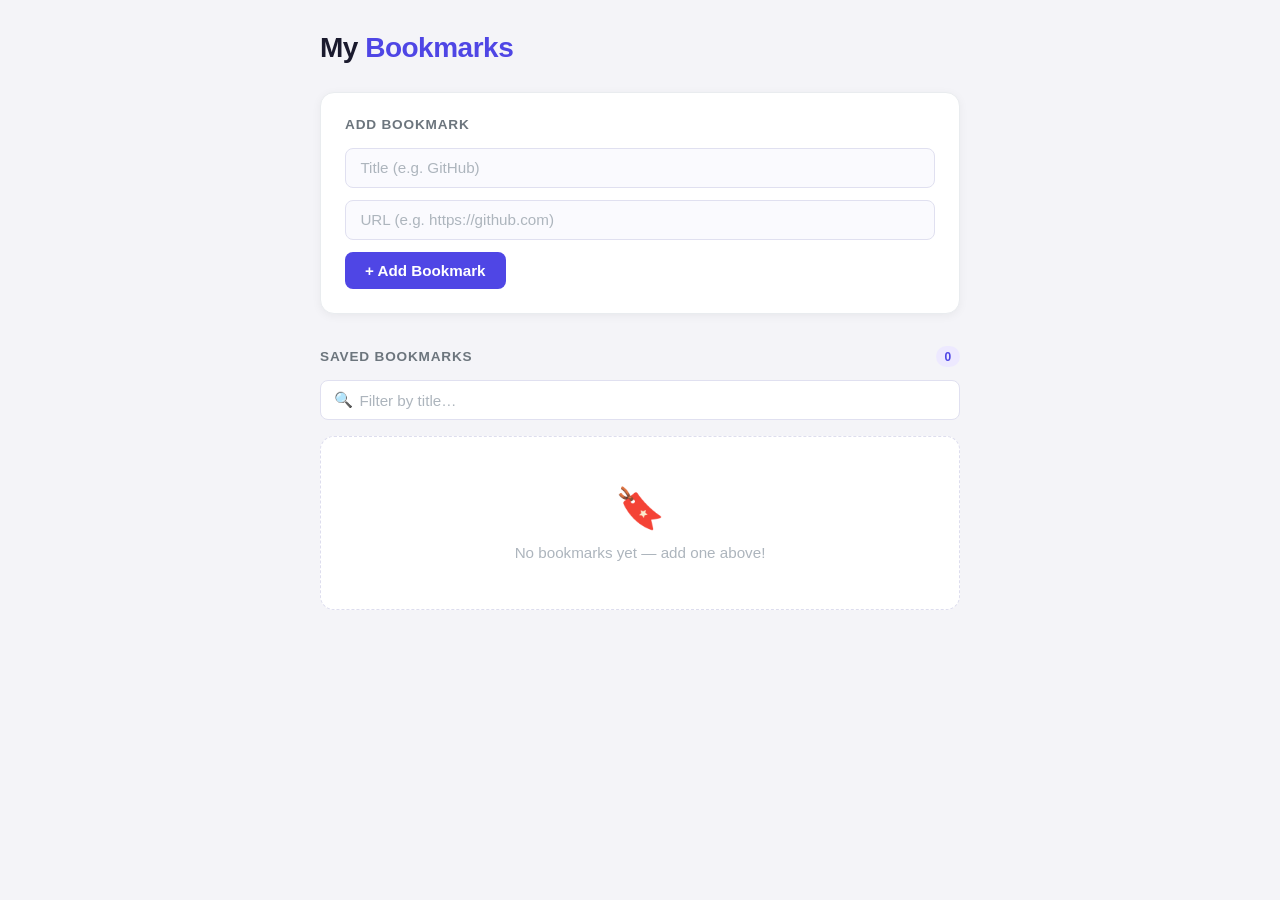
==== bookmarks.html @ 5262b1ec "Add search filter feature" ====
<!DOCTYPE html>
<html lang="en">
<head>
  <meta charset="UTF-8">
  <meta name="viewport" content="width=device-width, initial-scale=1.0">
  <title>Bookmarks</title>
  <style>
    *, *::before, *::after { box-sizing: border-box; margin: 0; padding: 0; }

    body {
      font-family: -apple-system, BlinkMacSystemFont, "Segoe UI", Roboto, sans-serif;
      background: #f4f4f8;
      color: #1a1a2e;
      min-height: 100vh;
      padding: 2rem 1rem;
    }

    .container {
      max-width: 640px;
      margin: 0 auto;
    }

    /* Header */
    h1 {
      font-size: 1.75rem;
      font-weight: 800;
      letter-spacing: -0.5px;
      margin-bottom: 1.75rem;
    }

    h1 span { color: #4f46e5; }

    /* Form card */
    .form-card {
      background: #ffffff;
      border: 1px solid #e9ecef;
      border-radius: 14px;
      padding: 1.5rem;
      margin-bottom: 2rem;
      box-shadow: 0 2px 10px rgba(0,0,0,0.05);
    }

    .form-card h2 {
      font-size: 0.85rem;
      font-weight: 600;
      text-transform: uppercase;
      letter-spacing: 0.06em;
      color: #6c757d;
      margin-bottom: 1rem;
    }

    .form-row {
      display: flex;
      flex-direction: column;
      gap: 0.75rem;
    }

    input[type="text"],
    input[type="url"] {
      width: 100%;
      padding: 0.65rem 0.9rem;
      border: 1.5px solid #e0e0f0;
      border-radius: 8px;
      font-size: 0.95rem;
      color: #1a1a2e;
      background: #fafafe;
      transition: border-color 0.15s, box-shadow 0.15s;
      outline: none;
    }

    input:focus {
      border-color: #4f46e5;
      box-shadow: 0 0 0 3px rgba(79,70,229,0.12);
    }

    input::placeholder { color: #adb5bd; }

    button.add-btn {
      padding: 0.65rem 1.25rem;
      background: #4f46e5;
      color: #fff;
      border: none;
      border-radius: 8px;
      font-size: 0.95rem;
      font-weight: 600;
      cursor: pointer;
      transition: background 0.15s, transform 0.1s;
      align-self: flex-start;
    }

    button.add-btn:hover  { background: #4338ca; }
    button.add-btn:active { transform: scale(0.97); }

    /* Bookmark count */
    .list-header {
      display: flex;
      align-items: center;
      justify-content: space-between;
      margin-bottom: 0.85rem;
    }

    .list-header h2 {
      font-size: 0.85rem;
      font-weight: 600;
      text-transform: uppercase;
      letter-spacing: 0.06em;
      color: #6c757d;
    }

    .count {
      background: #ede9ff;
      color: #4f46e5;
      font-size: 0.75rem;
      font-weight: 700;
      padding: 0.2rem 0.55rem;
      border-radius: 999px;
    }

    /* Empty state */
    .empty {
      text-align: center;
      padding: 3rem 1rem;
      color: #adb5bd;
      font-size: 0.95rem;
      background: #fff;
      border: 1px dashed #dde;
      border-radius: 14px;
    }

    .empty-icon { font-size: 2.5rem; margin-bottom: 0.75rem; }

    /* Bookmark list */
    #bookmark-list {
      display: flex;
      flex-direction: column;
      gap: 0.65rem;
    }

    .bookmark-item {
      display: flex;
      align-items: center;
      gap: 0.85rem;
      background: #fff;
      border: 1px solid #e9ecef;
      border-radius: 12px;
      padding: 0.9rem 1rem;
      box-shadow: 0 1px 4px rgba(0,0,0,0.04);
      transition: box-shadow 0.2s, transform 0.2s;
      animation: slideIn 0.18s ease;
    }

    @keyframes slideIn {
      from { opacity: 0; transform: translateY(-6px); }
      to   { opacity: 1; transform: translateY(0); }
    }

    .bookmark-item:hover {
      box-shadow: 0 4px 16px rgba(0,0,0,0.08);
      transform: translateY(-1px);
    }

    .favicon {
      width: 28px;
      height: 28px;
      border-radius: 6px;
      background: #f0effe;
      display: flex;
      align-items: center;
      justify-content: center;
      flex-shrink: 0;
      overflow: hidden;
    }

    .favicon img {
      width: 16px;
      height: 16px;
    }

    .favicon-fallback {
      font-size: 13px;
      color: #4f46e5;
    }

    .bookmark-info {
      flex: 1;
      min-width: 0;
    }

    .bookmark-title {
      font-size: 0.95rem;
      font-weight: 600;
      color: #1a1a2e;
      white-space: nowrap;
      overflow: hidden;
      text-overflow: ellipsis;
    }

    .bookmark-url {
      font-size: 0.78rem;
      color: #adb5bd;
      white-space: nowrap;
      overflow: hidden;
      text-overflow: ellipsis;
      margin-top: 1px;
    }

    .bookmark-title a {
      color: inherit;
      text-decoration: none;
    }

    .bookmark-title a:hover { color: #4f46e5; }

    .delete-btn {
      background: none;
      border: none;
      cursor: pointer;
      color: #ced4da;
      font-size: 1.1rem;
      padding: 0.25rem;
      border-radius: 6px;
      transition: color 0.15s, background 0.15s;
      flex-shrink: 0;
      line-height: 1;
    }

    .delete-btn:hover { color: #e03131; background: #fff0f0; }

    mark {
      background: #ede9ff;
      color: #4f46e5;
      border-radius: 3px;
      padding: 0 2px;
    }

    /* Search */
    .search-wrap {
      position: relative;
      margin-bottom: 1rem;
    }

    .search-icon {
      position: absolute;
      left: 0.85rem;
      top: 50%;
      transform: translateY(-50%);
      font-size: 0.95rem;
      pointer-events: none;
    }

    #search {
      width: 100%;
      padding: 0.65rem 2.5rem 0.65rem 2.4rem;
      border: 1.5px solid #e0e0f0;
      border-radius: 8px;
      font-size: 0.95rem;
      color: #1a1a2e;
      background: #fff;
      outline: none;
      transition: border-color 0.15s, box-shadow 0.15s;
    }

    #search:focus {
      border-color: #4f46e5;
      box-shadow: 0 0 0 3px rgba(79,70,229,0.12);
    }

    #search::placeholder { color: #adb5bd; }

    .clear-search {
      position: absolute;
      right: 0.6rem;
      top: 50%;
      transform: translateY(-50%);
      background: none;
      border: none;
      cursor: pointer;
      color: #adb5bd;
      font-size: 0.85rem;
      padding: 0.2rem 0.35rem;
      border-radius: 4px;
      display: none;
      line-height: 1;
    }

    .clear-search:hover { color: #495057; background: #f0f0f5; }
    .clear-search.visible { display: block; }

    /* Toast */
    .toast {
      position: fixed;
      bottom: 1.5rem;
      left: 50%;
      transform: translateX(-50%) translateY(80px);
      background: #1a1a2e;
      color: #fff;
      padding: 0.6rem 1.25rem;
      border-radius: 999px;
      font-size: 0.85rem;
      font-weight: 500;
      opacity: 0;
      transition: transform 0.25s ease, opacity 0.25s ease;
      pointer-events: none;
      white-space: nowrap;
    }

    .toast.show {
      transform: translateX(-50%) translateY(0);
      opacity: 1;
    }
  </style>
</head>
<body>
  <div class="container">
    <h1>My <span>Bookmarks</span></h1>

    <div class="form-card">
      <h2>Add Bookmark</h2>
      <div class="form-row">
        <input type="text" id="input-title" placeholder="Title (e.g. GitHub)" />
        <input type="url"  id="input-url"   placeholder="URL (e.g. https://github.com)" />
        <button class="add-btn" onclick="addBookmark()">+ Add Bookmark</button>
      </div>
    </div>

    <div class="list-header">
      <h2>Saved Bookmarks</h2>
      <span class="count" id="count">0</span>
    </div>

    <div class="search-wrap">
      <span class="search-icon">&#128269;</span>
      <input type="text" id="search" placeholder="Filter by title…" autocomplete="off" />
      <button class="clear-search" id="clear-search" onclick="clearSearch()" title="Clear">&#x2715;</button>
    </div>

    <div id="bookmark-list"></div>
  </div>

  <div class="toast" id="toast"></div>

  <script>
    const STORAGE_KEY = 'bookmarks';

    function load() {
      return JSON.parse(localStorage.getItem(STORAGE_KEY) || '[]');
    }

    function save(bookmarks) {
      localStorage.setItem(STORAGE_KEY, JSON.stringify(bookmarks));
    }

    function getHostname(url) {
      try { return new URL(url).hostname; }
      catch { return ''; }
    }

    function faviconUrl(url) {
      const host = getHostname(url);
      return host ? `https://www.google.com/s2/favicons?domain=${host}&sz=32` : null;
    }

    function render() {
      const bookmarks = load();
      const query = document.getElementById('search').value.trim().toLowerCase();
      const filtered = query
        ? bookmarks.filter(bm => bm.title.toLowerCase().includes(query))
        : bookmarks;

      const list = document.getElementById('bookmark-list');
      document.getElementById('count').textContent = filtered.length;

      if (bookmarks.length === 0) {
        list.innerHTML = `
          <div class="empty">
            <div class="empty-icon">&#128278;</div>
            No bookmarks yet — add one above!
          </div>`;
        return;
      }

      if (filtered.length === 0) {
        list.innerHTML = `
          <div class="empty">
            <div class="empty-icon">&#128269;</div>
            No bookmarks match "<strong>${escHtml(query)}</strong>"
          </div>`;
        return;
      }

      list.innerHTML = filtered.map((bm, i) => {
        const realIndex = bookmarks.indexOf(bm);
        const favicon = faviconUrl(bm.url);
        const faviconHtml = favicon
          ? `<img src="${favicon}" alt="" onerror="this.style.display='none';this.nextElementSibling.style.display='flex'">`
          : '';
        const highlightedTitle = query
          ? escHtml(bm.title).replace(new RegExp(`(${escRegex(query)})`, 'gi'), '<mark>$1</mark>')
          : escHtml(bm.title);
        return `
          <div class="bookmark-item">
            <div class="favicon">
              ${faviconHtml}
              <span class="favicon-fallback" ${favicon ? 'style="display:none"' : ''}>&#128279;</span>
            </div>
            <div class="bookmark-info">
              <div class="bookmark-title">
                <a href="${escHtml(bm.url)}" target="_blank" rel="noopener">${highlightedTitle}</a>
              </div>
              <div class="bookmark-url">${escHtml(getHostname(bm.url) || bm.url)}</div>
            </div>
            <button class="delete-btn" onclick="deleteBookmark(${realIndex})" title="Delete">&#x2715;</button>
          </div>`;
      }).join('');
    }

    function escHtml(str) {
      return str.replace(/&/g,'&amp;').replace(/</g,'&lt;').replace(/>/g,'&gt;').replace(/"/g,'&quot;');
    }

    function escRegex(str) {
      return str.replace(/[.*+?^${}()|[\]\\]/g, '\\$&');
    }

    function addBookmark() {
      const titleEl = document.getElementById('input-title');
      const urlEl   = document.getElementById('input-url');

      let url   = urlEl.value.trim();
      let title = titleEl.value.trim();

      if (!url) { urlEl.focus(); return; }

      // Prepend https:// if missing
      if (!/^https?:\/\//i.test(url)) url = 'https://' + url;

      if (!title) title = getHostname(url) || url;

      const bookmarks = load();
      bookmarks.unshift({ title, url, added: Date.now() });
      save(bookmarks);

      titleEl.value = '';
      urlEl.value   = '';
      urlEl.focus();

      render();
      showToast('Bookmark added!');
    }

    function deleteBookmark(index) {
      const bookmarks = load();
      bookmarks.splice(index, 1);
      save(bookmarks);
      render();
      showToast('Bookmark deleted');
    }

    let toastTimer;
    function showToast(msg) {
      const toast = document.getElementById('toast');
      toast.textContent = msg;
      toast.classList.add('show');
      clearTimeout(toastTimer);
      toastTimer = setTimeout(() => toast.classList.remove('show'), 2000);
    }

    // Submit on Enter in either input
    document.getElementById('input-title').addEventListener('keydown', e => { if (e.key === 'Enter') addBookmark(); });
    document.getElementById('input-url').addEventListener('keydown',   e => { if (e.key === 'Enter') addBookmark(); });

    // Search
    document.getElementById('search').addEventListener('input', () => {
      const hasValue = document.getElementById('search').value.length > 0;
      document.getElementById('clear-search').classList.toggle('visible', hasValue);
      render();
    });

    function clearSearch() {
      document.getElementById('search').value = '';
      document.getElementById('clear-search').classList.remove('visible');
      document.getElementById('search').focus();
      render();
    }

    render();
  </script>
</body>
</html>
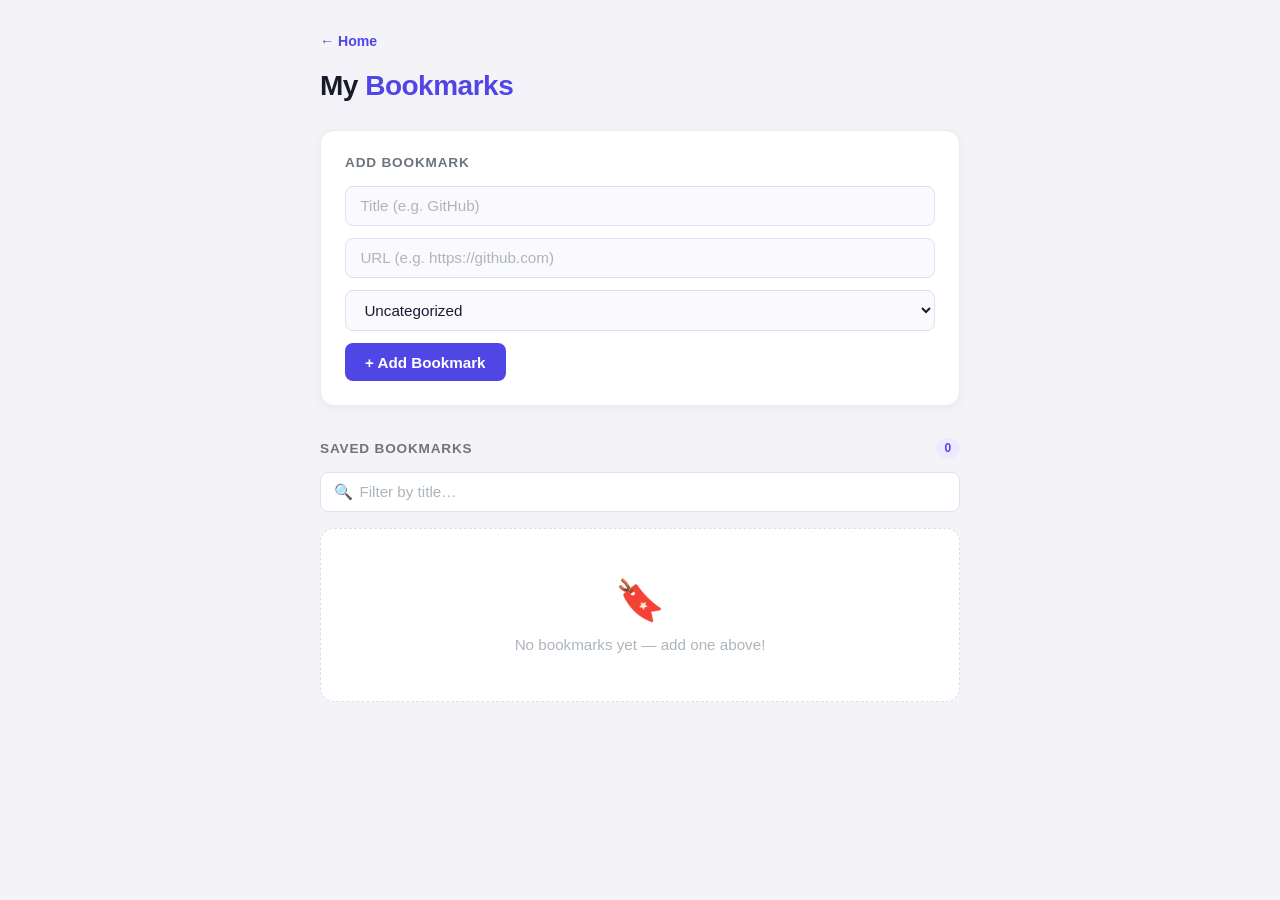
==== commit 80e41321: "Add category field and group bookmarks by category" ====
--- a/bookmarks.html
+++ b/bookmarks.html
@@ -74,6 +74,48 @@
     }
 
     input::placeholder { color: #adb5bd; }
+
+    select {
+      width: 100%;
+      padding: 0.65rem 0.9rem;
+      border: 1.5px solid #e0e0f0;
+      border-radius: 8px;
+      font-size: 0.95rem;
+      font-family: inherit;
+      color: #1a1a2e;
+      background: #fafafe;
+      outline: none;
+      cursor: pointer;
+      transition: border-color 0.15s, box-shadow 0.15s;
+    }
+
+    select:focus {
+      border-color: #4f46e5;
+      box-shadow: 0 0 0 3px rgba(79,70,229,0.12);
+    }
+
+    /* Category groups */
+    .category-group { margin-bottom: 1.5rem; }
+
+    .category-label {
+      font-size: 0.75rem;
+      font-weight: 700;
+      text-transform: uppercase;
+      letter-spacing: 0.07em;
+      color: #adb5bd;
+      margin-bottom: 0.5rem;
+      padding-left: 0.25rem;
+    }
+
+    .bookmark-category-tag {
+      font-size: 0.7rem;
+      font-weight: 600;
+      background: #ede9ff;
+      color: #4f46e5;
+      border-radius: 999px;
+      padding: 0.15rem 0.55rem;
+      flex-shrink: 0;
+    }
 
     button.add-btn {
       padding: 0.65rem 1.25rem;
@@ -285,6 +327,18 @@
 
     .clear-search:hover { color: #495057; background: #f0f0f5; }
     .clear-search.visible { display: block; }
+
+    /* Back nav */
+    .top-nav { margin-bottom: 1.25rem; }
+
+    .nav-home {
+      font-size: 0.88rem;
+      font-weight: 600;
+      color: #4f46e5;
+      text-decoration: none;
+    }
+
+    .nav-home:hover { text-decoration: underline; }
 
     /* Toast */
     .toast {
@@ -312,13 +366,25 @@
 </head>
 <body>
   <div class="container">
+    <nav class="top-nav">
+      <a href="index.html" class="nav-home">&#8592; Home</a>
+    </nav>
     <h1>My <span>Bookmarks</span></h1>
 
     <div class="form-card">
       <h2>Add Bookmark</h2>
       <div class="form-row">
-        <input type="text" id="input-title" placeholder="Title (e.g. GitHub)" />
-        <input type="url"  id="input-url"   placeholder="URL (e.g. https://github.com)" />
+        <input type="text" id="input-title"    placeholder="Title (e.g. GitHub)" />
+        <input type="url"  id="input-url"      placeholder="URL (e.g. https://github.com)" />
+        <select id="input-category">
+          <option value="">Uncategorized</option>
+          <option value="Work">Work</option>
+          <option value="Social">Social</option>
+          <option value="News">News</option>
+          <option value="Tools">Tools</option>
+          <option value="Entertainment">Entertainment</option>
+          <option value="Other">Other</option>
+        </select>
         <button class="add-btn" onclick="addBookmark()">+ Add Bookmark</button>
       </div>
     </div>
@@ -388,28 +454,44 @@
         return;
       }
 
-      list.innerHTML = filtered.map((bm, i) => {
-        const realIndex = bookmarks.indexOf(bm);
-        const favicon = faviconUrl(bm.url);
-        const faviconHtml = favicon
-          ? `<img src="${favicon}" alt="" onerror="this.style.display='none';this.nextElementSibling.style.display='flex'">`
-          : '';
-        const highlightedTitle = query
-          ? escHtml(bm.title).replace(new RegExp(`(${escRegex(query)})`, 'gi'), '<mark>$1</mark>')
-          : escHtml(bm.title);
+      // Group by category
+      const groups = {};
+      filtered.forEach(bm => {
+        const cat = bm.category || 'Uncategorized';
+        if (!groups[cat]) groups[cat] = [];
+        groups[cat].push(bm);
+      });
+
+      list.innerHTML = Object.keys(groups).sort().map(cat => {
+        const items = groups[cat].map(bm => {
+          const realIndex = bookmarks.indexOf(bm);
+          const favicon = faviconUrl(bm.url);
+          const faviconHtml = favicon
+            ? `<img src="${favicon}" alt="" onerror="this.style.display='none';this.nextElementSibling.style.display='flex'">`
+            : '';
+          const highlightedTitle = query
+            ? escHtml(bm.title).replace(new RegExp(`(${escRegex(query)})`, 'gi'), '<mark>$1</mark>')
+            : escHtml(bm.title);
+          return `
+            <div class="bookmark-item">
+              <div class="favicon">
+                ${faviconHtml}
+                <span class="favicon-fallback" ${favicon ? 'style="display:none"' : ''}>&#128279;</span>
+              </div>
+              <div class="bookmark-info">
+                <div class="bookmark-title">
+                  <a href="${escHtml(bm.url)}" target="_blank" rel="noopener">${highlightedTitle}</a>
+                </div>
+                <div class="bookmark-url">${escHtml(getHostname(bm.url) || bm.url)}</div>
+              </div>
+              <button class="delete-btn" onclick="deleteBookmark(${realIndex})" title="Delete">&#x2715;</button>
+            </div>`;
+        }).join('');
+
         return `
-          <div class="bookmark-item">
-            <div class="favicon">
-              ${faviconHtml}
-              <span class="favicon-fallback" ${favicon ? 'style="display:none"' : ''}>&#128279;</span>
-            </div>
-            <div class="bookmark-info">
-              <div class="bookmark-title">
-                <a href="${escHtml(bm.url)}" target="_blank" rel="noopener">${highlightedTitle}</a>
-              </div>
-              <div class="bookmark-url">${escHtml(getHostname(bm.url) || bm.url)}</div>
-            </div>
-            <button class="delete-btn" onclick="deleteBookmark(${realIndex})" title="Delete">&#x2715;</button>
+          <div class="category-group">
+            <div class="category-label">${escHtml(cat)}</div>
+            ${items}
           </div>`;
       }).join('');
     }
@@ -423,25 +505,26 @@
     }
 
     function addBookmark() {
-      const titleEl = document.getElementById('input-title');
-      const urlEl   = document.getElementById('input-url');
-
-      let url   = urlEl.value.trim();
-      let title = titleEl.value.trim();
+      const titleEl    = document.getElementById('input-title');
+      const urlEl      = document.getElementById('input-url');
+      const categoryEl = document.getElementById('input-category');
+
+      let url      = urlEl.value.trim();
+      let title    = titleEl.value.trim();
+      const category = categoryEl.value || 'Uncategorized';
 
       if (!url) { urlEl.focus(); return; }
 
-      // Prepend https:// if missing
       if (!/^https?:\/\//i.test(url)) url = 'https://' + url;
-
       if (!title) title = getHostname(url) || url;
 
       const bookmarks = load();
-      bookmarks.unshift({ title, url, added: Date.now() });
+      bookmarks.unshift({ title, url, category, added: Date.now() });
       save(bookmarks);
 
-      titleEl.value = '';
-      urlEl.value   = '';
+      titleEl.value    = '';
+      urlEl.value      = '';
+      categoryEl.value = '';
       urlEl.focus();
 
       render();
